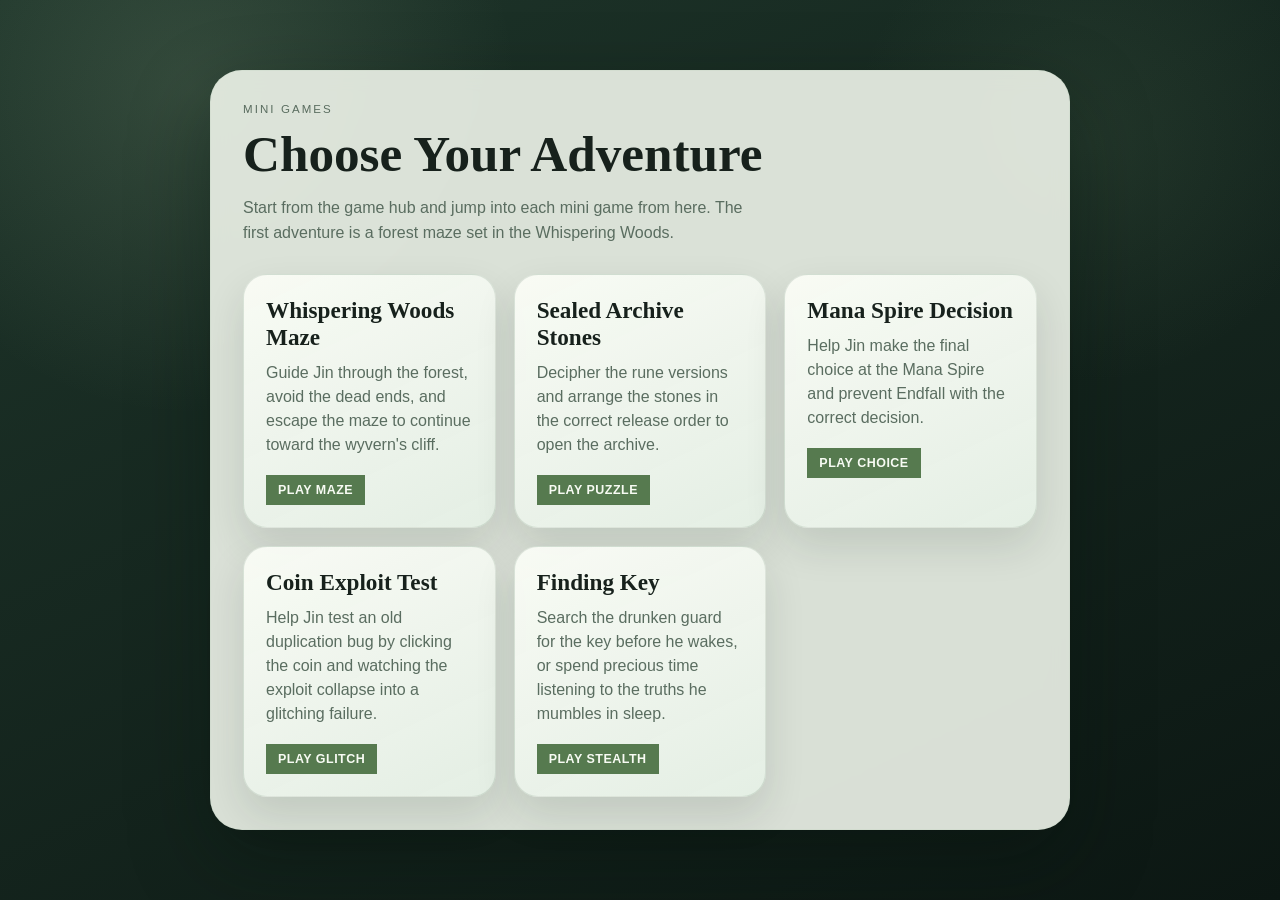
==== index.html @ fdf7e425 "init" ====
<!doctype html>
<html lang="en">
  <head>
    <meta charset="UTF-8" />
    <meta name="viewport" content="width=device-width, initial-scale=1.0" />
    <title>Mini Games</title>
    <link rel="stylesheet" href="index.css" />
  </head>
  <body>
    <main class="page">
      <section class="hub">
        <p class="eyebrow">Mini Games</p>
        <h1>Choose Your Adventure</h1>
        <p class="intro">
          Start from the game hub and jump into each mini game from here. The
          first adventure is a forest maze set in the Whispering Woods.
        </p>

        <div class="games-grid">
          <a class="game-card" href="games/maze.html">
            <h2>Whispering Woods Maze</h2>
            <p>
              Guide Jin through the forest, avoid the dead ends, and escape the
              maze to continue toward the wyvern's cliff.
            </p>
            <span class="game-tag">Play Maze</span>
          </a>
          <a class="game-card" href="games/archive.html">
            <h2>Sealed Archive Stones</h2>
            <p>
              Decipher the rune versions and arrange the stones in the correct
              release order to open the archive.
            </p>
            <span class="game-tag">Play Puzzle</span>
          </a>
          <a class="game-card" href="games/spire.html">
            <h2>Mana Spire Decision</h2>
            <p>
              Help Jin make the final choice at the Mana Spire and prevent
              Endfall with the correct decision.
            </p>
            <span class="game-tag">Play Choice</span>
          </a>
          <a class="game-card" href="games/coin.html">
            <h2>Coin Exploit Test</h2>
            <p>
              Help Jin test an old duplication bug by clicking the coin and
              watching the exploit collapse into a glitching failure.
            </p>
            <span class="game-tag">Play Glitch</span>
          </a>
          <a class="game-card" href="games/key.html">
            <h2>Finding Key</h2>
            <p>
              Search the drunken guard for the key before he wakes, or spend
              precious time listening to the truths he mumbles in sleep.
            </p>
            <span class="game-tag">Play Stealth</span>
          </a>
        </div>
      </section>
    </main>
  </body>
</html>
---- index.css ----
:root {
  --bg-top: #1e352a;
  --bg-bottom: #0c1713;
  --panel: rgba(240, 246, 235, 0.9);
  --panel-border: rgba(175, 203, 179, 0.18);
  --ink: #17211c;
  --muted: #5a6d60;
  --shadow: 0 30px 80px rgba(6, 17, 12, 0.34);
}

* {
  box-sizing: border-box;
}

body {
  margin: 0;
  min-height: 100vh;
  font-family: "Trebuchet MS", "Segoe UI", sans-serif;
  color: var(--ink);
  background:
    radial-gradient(circle at 15% 10%, rgba(194, 219, 177, 0.15), transparent 24%),
    radial-gradient(circle at 85% 16%, rgba(98, 129, 95, 0.16), transparent 18%),
    linear-gradient(155deg, var(--bg-top), var(--bg-bottom));
}

.page {
  min-height: 100vh;
  display: grid;
  place-items: center;
  padding: 24px;
}

.hub {
  width: min(100%, 860px);
  padding: 32px;
  border-radius: 32px;
  border: 1px solid var(--panel-border);
  background: var(--panel);
  backdrop-filter: blur(10px);
  box-shadow: var(--shadow);
}

.eyebrow {
  margin: 0 0 12px;
  color: var(--muted);
  letter-spacing: 0.18em;
  text-transform: uppercase;
  font-size: 0.72rem;
}

h1 {
  margin: 0;
  font-family: "Palatino Linotype", "Book Antiqua", Georgia, serif;
  font-size: clamp(2rem, 4vw, 3.5rem);
  line-height: 1.05;
}

.intro {
  margin: 14px 0 0;
  max-width: 58ch;
  color: var(--muted);
  line-height: 1.6;
}

.games-grid {
  display: grid;
  grid-template-columns: repeat(auto-fit, minmax(240px, 1fr));
  gap: 18px;
  margin-top: 28px;
}

.game-card {
  display: block;
  padding: 22px;
  border-radius: 24px;
  text-decoration: none;
  color: inherit;
  background: linear-gradient(155deg, rgba(249, 251, 245, 0.98), rgba(228, 239, 228, 0.96));
  border: 1px solid rgba(91, 121, 94, 0.16);
  box-shadow: 0 18px 40px rgba(16, 32, 21, 0.12);
  transition:
    transform 140ms ease,
    box-shadow 140ms ease,
    border-color 140ms ease;
}

.game-card:hover,
.game-card:focus-visible {
  transform: translateY(-4px);
  box-shadow: 0 24px 44px rgba(16, 32, 21, 0.18);
  border-color: rgba(86, 122, 79, 0.34);
}

.game-card h2 {
  margin: 0 0 10px;
  font-family: "Palatino Linotype", "Book Antiqua", Georgia, serif;
  font-size: 1.45rem;
}

.game-card p {
  margin: 0;
  color: var(--muted);
  line-height: 1.5;
}

.game-tag {
  display: inline-block;
  margin-top: 18px;
  padding: 8px 12px;
  background: #567a4f;
  color: #f7fbf3;
  font-size: 0.78rem;
  font-weight: 700;
  letter-spacing: 0.04em;
  text-transform: uppercase;
}

@media (max-width: 640px) {
  .page {
    padding: 16px;
  }

  .hub {
    padding: 24px;
    border-radius: 24px;
  }
}
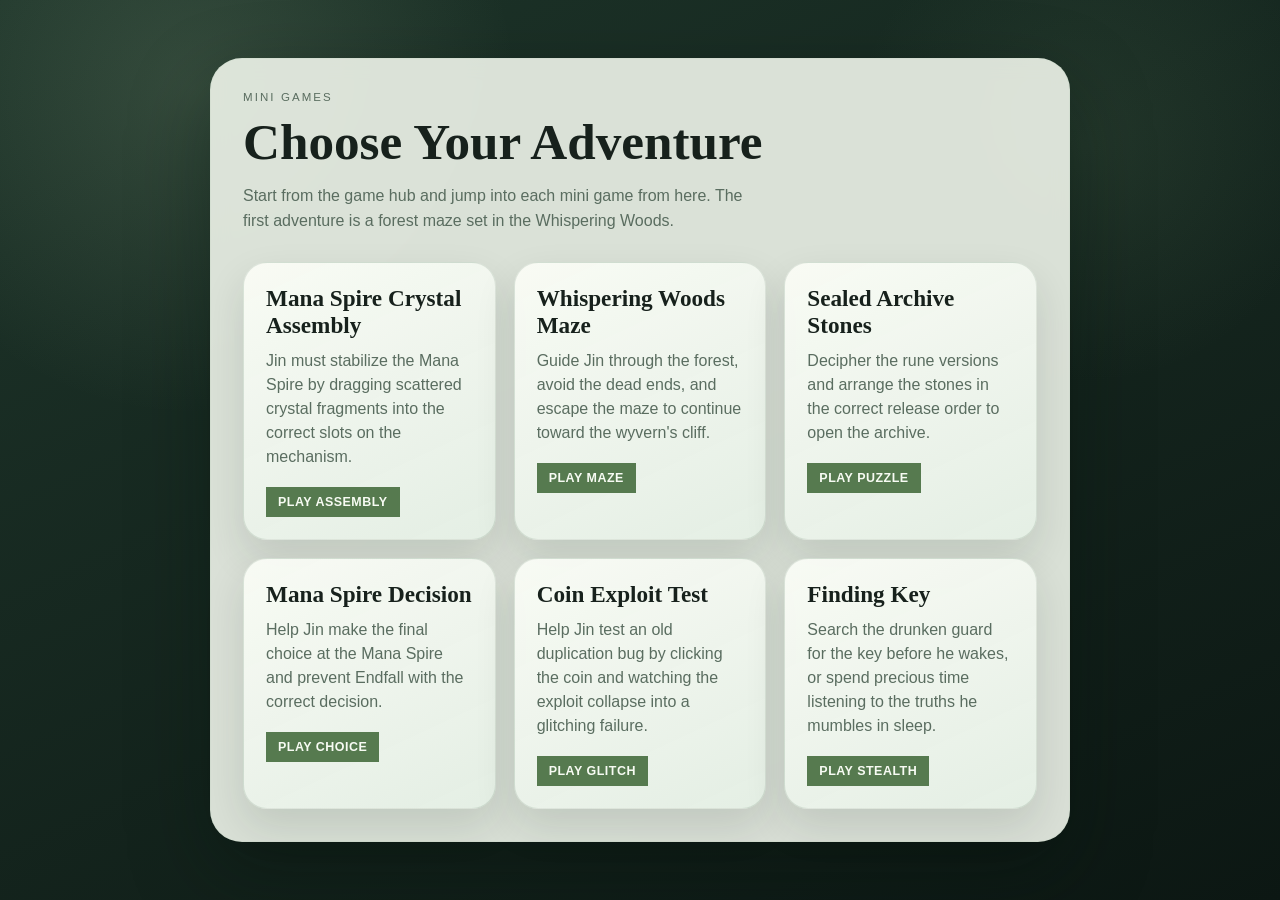
==== commit a0aa6e8a: "add crystal assembly game with HTML, CSS, and JavaScript" ====
--- a/index.html
+++ b/index.html
@@ -17,6 +17,14 @@
         </p>
 
         <div class="games-grid">
+          <a class="game-card" href="games/crystal.html">
+            <h2>Mana Spire Crystal Assembly</h2>
+            <p>
+              Jin must stabilize the Mana Spire by dragging scattered crystal
+              fragments into the correct slots on the mechanism.
+            </p>
+            <span class="game-tag">Play Assembly</span>
+          </a>
           <a class="game-card" href="games/maze.html">
             <h2>Whispering Woods Maze</h2>
             <p>
